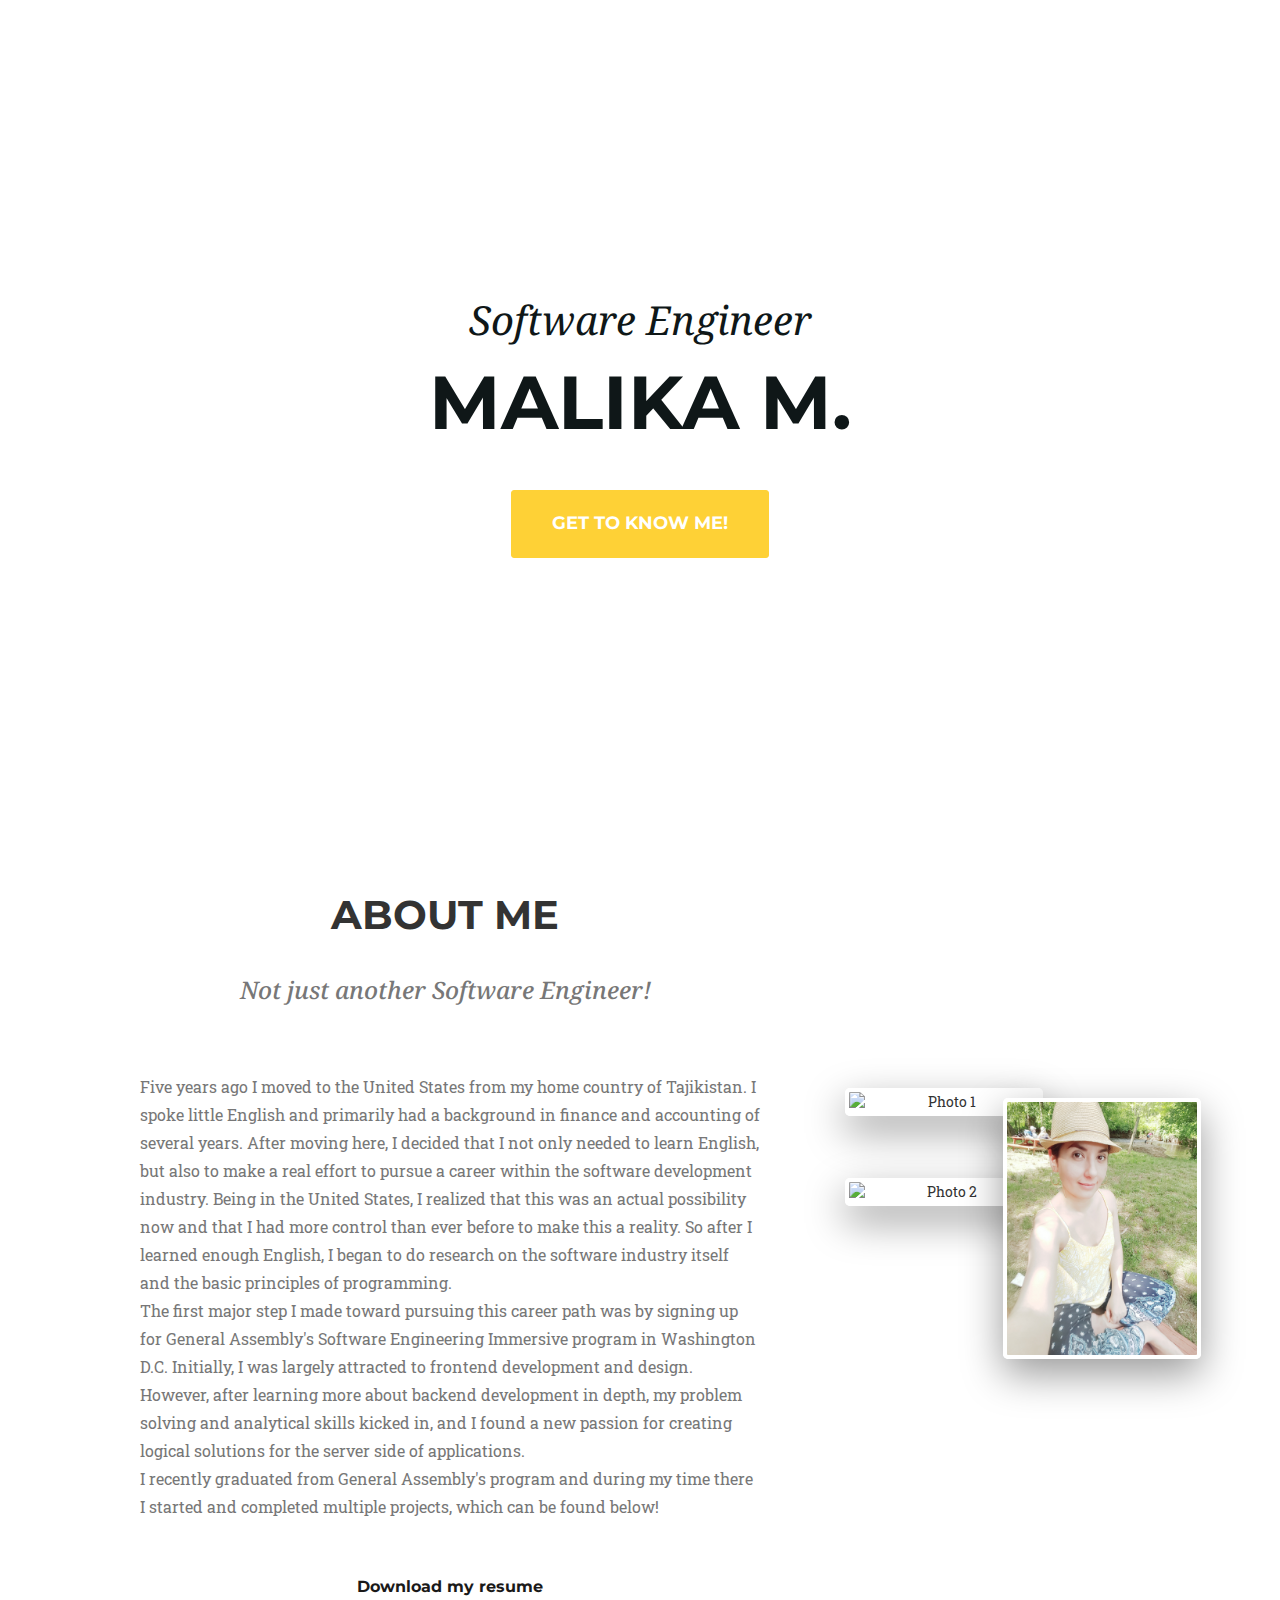
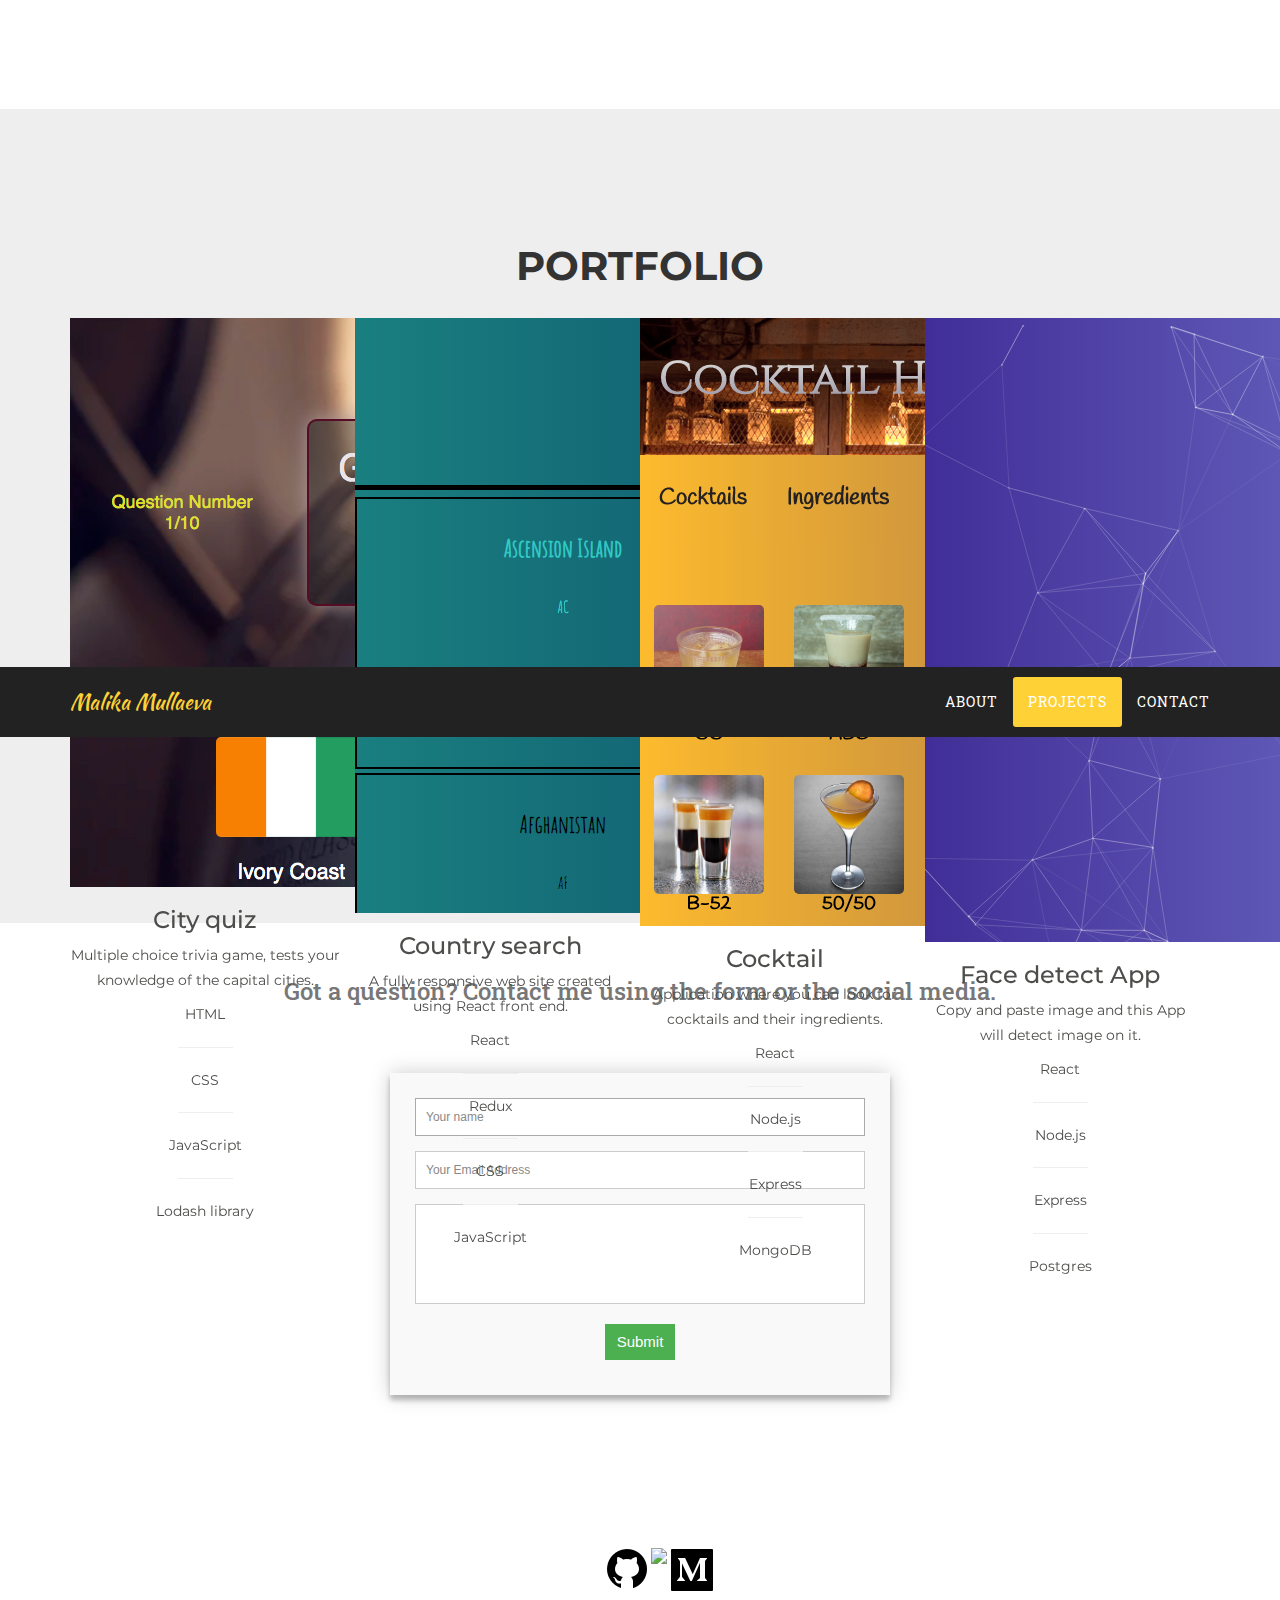
==== index.html @ 41302995 "finished contact section" ====
<!DOCTYPE html>
<html lang="en" class="lang=" en>
  <head>
    <meta charset="UTF-8" />
    <title>Portfolio</title>
    <meta charset="utf-8" />
    <meta http-equiv="X-UA-Compatible" content="IE=edge" />
    <meta name="viewport" content="width=device-width, initial-scale=1" />
    <meta name="description" content="portfolio page" />
    <!-- Custom Fonts -->
    <link href="vendor/font-awesome/css/font-awesome.min.css" rel="stylesheet" type="text/css"/>
    <link href="https://fonts.googleapis.com/css?family=Montserrat:400,700" rel="stylesheet" type="text/css"/>
    <link href="https://fonts.googleapis.com/css?family=Kaushan+Script" rel="stylesheet" type="text/css"/>
    <link href="https://fonts.googleapis.com/css?family=Droid+Serif:400,700,400italic,700italic" rel="stylesheet" type="text/css"/>
    <link href="https://fonts.googleapis.com/css?family=Roboto+Slab:400,100,300,700" rel="stylesheet" type="text/css"/>
    <link rel="stylesheet prefetch" href="https://maxcdn.bootstrapcdn.com/bootstrap/3.3.6/css/bootstrap.min.css"/>
    <link rel="stylesheet prefetch" href="https://cdn.jsdelivr.net/foundation/6.2.0/foundation.min.css"/>

    <link rel="stylesheet" href="style.css" />
  </head>
  <body id="page-top" class="index">
    <!-- Navigation -->
    <nav id="mainNav" class="navbar navbar-default navbar-custom navbar-fixed-top">
      <div class="container">
        <!-- Brand and toggle get grouped for better mobile display -->
        <div class="navbar-header page-scroll">
          <button type="button" class="navbar-toggle" data-toggle="collapse" data-target="#bs-example-navbar-collapse-1">
            <span class="sr-only">Toggle navigation</span> Menu <i class="fa fa-bars"></i>
          </button>
          <a class="navbar-brand page-scroll" href="#page-top">Malika Mullaeva</a>
        </div>

        <!-- Collect the nav links, forms, and other content for toggling -->
        <div class="collapse navbar-collapse" id="bs-example-navbar-collapse-1">
          <ul class="nav navbar-nav navbar-right">
            <li class="hidden">
              <a href="#page-top"></a>
            </li>
            <li>
              <a class="page-scroll" href="#about">About</a>
            </li>
            <li>
              <a class="page-scroll" href="#portfolio">Projects</a>
            </li>
            <li>
              <a class="page-scroll" href="#contact">Contact</a>
            </li>
          </ul>
        </div>
        <!-- /.navbar-collapse -->
      </div>
      <!-- /.container-fluid -->
    </nav>

    <!-- Header -->
    <header>
      <div class="container">
        <div class="intro-text">
          <div class="intro-lead-in">Software Engineer</div>
          <div class="intro-heading">Malika M.</div>
          <a href="#about" class="page-scroll btn btn-xl">Get to know me!</a>
        </div>
      </div>
    </header>

    <!-- About Section -->
    <section id="about">
      <div class="container">
        <div class="row">
          <div class="col-md-8 text-center">
            <h2 class="section-heading">About Me</h2>
            <h3 class="section-subheading text-muted">
              Not just another Software Engineer!
            </h3>
          </div>
        </div>

        <div class="col-md-8">
          <p class="large text-muted">
            Five years ago I moved to the United States from my home country of Tajikistan. I spoke little English and primarily had a background 
            in finance and accounting of several years. After moving here, I decided that I not only needed to learn English, but also to make a real 
            effort to pursue a career within the software development industry. Being in the United States, I realized that this was an actual possibility 
            now and that I had more control than ever before to make this a reality. So after I learned enough English, I began to do research on the software 
            industry itself and the basic principles of programming.<br>
            The first major step I made toward pursuing this career path was by signing up for General Assembly's Software Engineering Immersive program in 
            Washington D.C. Initially, I was largely attracted to frontend development and design. However, after learning more about backend development in 
            depth, my problem solving and analytical skills kicked in, and I found a new passion for creating logical solutions for the server side of applications.<br>
            I recently graduated from General Assembly's program and during my time there I started and completed multiple projects, which can be found below!
          </p>
          <div class="resume text-center">
            <a href="https://drive.google.com/file/d/1CAKh6mJ8T69pgYccXJBliOrpnwawYyze/view?usp=sharing" target="_blank" >Download my resume</a>
          </div>
        </div>

        <div class="row">
          <div class="col-md-4">
            <div class="team-member">
              <div class="composition">
                <img src="img/about-3.jpg" alt="Photo 1" class="composition__photo composition__photo--p1"/>
                <img src="img/about-2.jpg" alt="Photo 2" class="composition__photo composition__photo--p2"/>
                <img src="img/about-1.jpg" alt="Photo 3" class="composition__photo composition__photo--p3"/>
              </div>
            </div>
          </div>
        </div>
      </div>
    </section>

    <!-- Portfolio Grid Section -->
    <section id="portfolio" class="bg-light-gray">
      <div class="container">
        <div class="row">
          <div class="col-lg-12 text-center">
            <h2 class="section-heading">Portfolio</h2>
          </div>
        </div>
        <!-- PROJECT ONE -->
        <div class="projects-container">
          <div class="flip-container" ontouchstart="this.classList.toggle('hover');">
            <div class="flipper">
              <!-- <a href="https://malikadc.github.io/city-quiz/"> -->
                <div class="front">
                  <!-- front content -->
                  <img src="img.png" alt="img" />
                  <div class="project-one">
                    <h3>City quiz</h3>
                        <p>Multiple choice trivia game, tests your knowledge of the capital cities.</p>
                        <p>HTML</p>
                        <hr>
                        <p>CSS</p>
                        <hr>
                        <p>JavaScript</p>
                        <hr>
                        <p>Lodash library</p>
                  </div>
                </div>
                <div class="back one">
                  <!-- back content -->
                  <div class="button_cont" align='center'>
                  <div class="button_cont">
                    <a class="example_b" href="https://malikadc.github.io/city-qu" target="_blank" rel="nofollow noopener">View Website</a>
                  </div>
                </div>
              </a>
            </div>
            </div>
          </div>
          <!-- PROJECT TWO -->
          <div class="flip-container" ontouchstart="this.classList.toggle('hover');">
            <div class="flipper">
              <!-- <a href="https://country-search.surge.sh"> -->
                <div class="front">
                  <!-- front content -->
                  <img src="img2.png" alt="img" />
                  <div class="project-two">
                    <h3>Country search</h3>
                        <p>
                          A fully responsive web site created using React front end. 
                        </p>
                        <p>React</p>
                        <hr>
                        <p>Redux</p>
                        <hr>
                        <p>CSS</p>
                        <hr>
                        <p>JavaScript</p>
                  </div>
                </div>
                <div class="back two">
                  <!-- back content -->
                  <div class="button_cont" align="center">
                    <a class="example_b" href="https://country-search.surge.sh" target="_blank" rel="nofollow noopener">View Website</a>
                  </div>
                </div>
              </a>
            </div>
          </div>
          <!-- PROJECT THREE -->
          <div class="flip-container" ontouchstart="this.classList.toggle('hover');">
            <div class="flipper">
              <!-- <a href="http://cocktailsfront.surge.sh/"> -->
                <div class="front">
                  <!-- front content -->
                  <img src="img1.png" alt="img" />
                  <div class="project-three">
                    <h3>Cocktail</h3>
                        <p>Application where you can look for cocktails and their ingredients.</p>
                        <p>React</p>
                        <hr>
                        <p>Node.js</p>
                        <hr>
                        <p>Express</p>
                        <hr>
                        <p>MongoDB</p>
                  </div>
                </div>
                <div class="back three">
                  <!-- back content -->
                  <div class="button_cont" align="center">
                    <a class="example_b" href="http://cocktailsfront.surge.sh/" target="_blank" rel="nofollow noopener">View Website</a>
                  </div>
                </div>
              </a>
            </div>
          </div>
                    <!-- PROJECT FOUR -->
          <div class="flip-container" ontouchstart="this.classList.toggle('hover');">
            <div class="flipper">
              <!-- <a href="http://cocktailsfront.surge.sh/"> -->
                <div class="front">
                  <!-- front content -->
                  <img src="img3.png" alt="img" />
                  <div class="project-four">
                    <h3>Face detect App</h3>
                        <p>Copy and paste image and this App will detect image on it.</p>
                        <p>React</p>
                        <hr>
                        <p>Node.js</p>
                        <hr>
                        <p>Express</p>
                        <hr>
                        <p>Postgres</p>
                  </div>
                </div>
                <div class="back four">
                  <!-- back content -->
                  <div class="button_cont" align="center">
                    <a class="example_b" href="https://face-detect-clarifi.herokuapp.com/" target="_blank" rel="nofollow noopener">View Website</a>
                  </div>
                </div>
              </a>
            </div>
          </div>
        </div>
      </div>
    </section>

    <!-- Contact Section -->
    <div class="col-lg-12 text-center">
      <h3 class="section-subheading text-muted">
        Got a question? Contact me using the form or the social media.
      </h3>
    </div>
    <div class="form-container">
      <form id="contact" action="https://formsubmit.co/m.mullaeva@gmail.com" method="POST">
        <fieldset>
          <input placeholder="Your name" type="text" name="name" tabindex="1" required autofocus/>
        </fieldset>
        <fieldset>
          <input placeholder="Your Email Address" type="email" name="email" tabindex="2" required/>
        </fieldset>
        <fieldset>
          <textarea placeholder="Type your message here...." name="text" tabindex="5" required>
          </textarea>
        </fieldset>
        <fieldset>
          <button name="submit" type="submit" id="contact-submit" data-submit="...Sending">Submit</button>
        </fieldset>
      </form>
    </div>
    <footer class="footer">
      <div class="footer__navigation">
        <ul class="footer__list">

          <li class="footer__item">
            <a href="https://github.com/malikadc" class="footer__link" target="_blank"><img src="img/icons8-github-48.png"/>
            </a>
          </li>
          <li class="footer__item">
            <a href="https://linkedin.com/in/malika-mullaeva-761517145/" class="footer__link" target="_blank">
                <img src="https://cdn3.iconfinder.com/data/icons/free-social-icons/67/linkedin_circle_black-48.png"/>
            </a>
          </li>
          <li class="footer__item">
            <a href="https://medium.com/@m.mullaeva" class="footer__link" target="_blank">
              <img src="img/icons8-medium-monogram-50.png"/>
            </a>
          </li>
        </ul>
      </div>
    </footer>

    <script src="https://code.jquery.com/jquery-2.2.4.min.js"></script>
    <script src="https://maxcdn.bootstrapcdn.com/bootstrap/3.3.6/js/bootstrap.min.js"></script>
    <script src="https://cdnjs.cloudflare.com/ajax/libs/jqueryui/1.11.4/jquery-ui.min.js"></script>
    <script src="https://cdnjs.cloudflare.com/ajax/libs/ember.js/2.5.1/ember.min.js"></script>
    <script src="https://cdn.zingchart.com/zingchart.min.js"></script>
    <script src="https://cdnjs.cloudflare.com/ajax/libs/backbone.js/1.3.3/backbone-min.js"></script>
    <script src="https://cdnjs.cloudflare.com/ajax/libs/underscore.js/1.8.3/underscore-min.js"></script>
    <script src="https://cdnjs.cloudflare.com/ajax/libs/three.js/r77/three.min.js"></script>
    <script src="https://cdnjs.cloudflare.com/ajax/libs/d3/3.5.17/d3.min.js"></script>
    <script src="https://cdnjs.cloudflare.com/ajax/libs/snap.svg/0.4.1/snap.svg-min.js"></script>
    <script src="https://cdnjs.cloudflare.com/ajax/libs/modernizr/2.8.3/modernizr.min.js"></script>
    <script src="https://cdnjs.cloudflare.com/ajax/libs/polymer/0.5.6/polymer.min.js"></script>
    <script src="https://cdnjs.cloudflare.com/ajax/libs/zepto/1.1.6/zepto.min.js"></script>
    <script src="https://cdnjs.cloudflare.com/ajax/libs/handlebars.js/4.0.5/handlebars.min.js"></script>
    <script src="https://cdnjs.cloudflare.com/ajax/libs/gsap/1.19.0/TweenMax.min.js"></script>

    <script src="index.js"></script>
  </body>
</html>
---- style.css ----
body {
    overflow-x: hidden;
    font-family: "Roboto Slab", "Helvetica Neue", Helvetica, Arial, sans-serif;
    webkit-tap-highlight-color: #fed136
}
.btn-primary,
.btn-xl,
h1,
h2,
h4,
h5,
h6 {
    font-family: Montserrat, "Helvetica Neue", Helvetica, Arial, sans-serif;
    text-transform: uppercase;
    font-weight: 700
}
.text-muted {
    color: #777;
    margin: 55px;
}
.text-primary,
a {
    color: #fed136
}
p {
    font-size: 14px;
    line-height: 1.75
}
p.large {
    font-size: 16px
}
a,
a.active,
a:active,
a:focus,
a:hover {
    outline: 0
}
a.active,
a:active,
a:focus,
a:hover {
    color: #fec503
}
.img-centered {
    margin: 0 auto
}
.bg-light-gray {
    background-color: #eee
}
.bg-darkest-gray {
    background-color: #222
}
.btn-primary {
    color: #fff;
    background-color: #fed136;
    border-color: #fed136
}

.btn-primary .badge {
    color: #fed136;
    background-color: #fff
}
.btn-xl {
    color: #fff;
    background-color: #fed136;
    border-color: #fed136;
    border-radius: 3px;
    font-size: 18px;
    padding: 20px 40px
}

.btn-xl .badge {
    color: #fed136;
    background-color: #fff
}
.navbar-custom {
    background-color: #222;
    border-color: transparent
}
.navbar-custom .navbar-brand {
    color: #fed136;
    font-family: "Kaushan Script", "Helvetica Neue", Helvetica, Arial, cursive
}
.navbar-custom .navbar-brand.active,
.navbar-custom .navbar-brand:active,
.navbar-custom .navbar-brand:focus,
.navbar-custom .navbar-brand:hover {
    color: #fec503
}
.navbar-custom .nav li a,
.navbar-custom .navbar-toggle {
    /* font-family: Montserrat, "Helvetica Neue", Helvetica, Arial, sans-serif; */
    color: #fff;
    text-transform: uppercase;
    font-weight: bold;
}
.navbar-custom .navbar-collapse {
    border-color: rgba(255, 255, 255, .02)
}
.navbar-custom .navbar-toggle {
    background-color: #fed136;
    border-color: #fed136;
    font-size: 12px;
}
.navbar-custom .navbar-toggle:focus,
.navbar-custom .navbar-toggle:hover {
    background-color: #fed136
}
.navbar-custom .nav li a {
    font-weight: 400;
    letter-spacing: 1px
}
.navbar-custom .nav li a:focus,
.navbar-custom .nav li a:hover {
    color: #fed136;
    outline: 0
}
.navbar-custom .navbar-nav>.active>a {
    border-radius: 0;
    color: #fff;
    background-color: #fed136
}
.navbar-custom .navbar-nav>.active>a:focus,
.navbar-custom .navbar-nav>.active>a:hover {
    color: #fff;
    background-color: #fec503
}
@media (min-width: 768px) {
    .navbar-custom {
        background-color: transparent;
        padding: 25px 0;
        -webkit-transition: padding .3s;
        -moz-transition: padding .3s;
        transition: padding .3s;
        border: none
    }
    .navbar-custom .navbar-brand {
        font-size: 2em;
        -webkit-transition: all .3s;
        -moz-transition: all .3s;
        transition: all .3s
    }
    .navbar-custom .navbar-nav>.active>a {
        border-radius: 3px
    }
    .navbar-custom.affix {
        background-color: #222;
        padding: 10px 0
    }
    .navbar-custom.affix .navbar-brand {
        font-size: 1.5em
    }
}
header {
    background-image: url("https://images.unsplash.com/photo-1560408677-b4af8a53052e?ixlib=rb-1.2.1&auto=format&fit=crop&w=1050&q=80");
    background-repeat: no-repeat;
    background-attachment: scroll;
    background-position: center center;
    -webkit-background-size: cover;
    -moz-background-size: cover;
    background-size: cover;
    -o-background-size: cover;
    text-align: center;
    color: #fff
}
header .intro-text {
    padding-top: 100px;
    padding-bottom: 50px;
    color:  rgb(15, 23, 24);
}
header .intro-text .intro-lead-in {
    font-family: "Droid Serif", "Helvetica Neue", Helvetica, Arial, sans-serif;
    font-style: italic;
    font-size: 22px;
    line-height: 22px;
    margin-bottom: 25px
}
header .intro-text .intro-heading {
    font-family: Montserrat, "Helvetica Neue", Helvetica, Arial, sans-serif;
    text-transform: uppercase;
    font-weight: 700;
    font-size: 50px;
    line-height: 50px;
    margin-bottom: 25px;
}
@media (min-width: 768px) {
    header .intro-text {
        padding-top: 300px;
        padding-bottom: 200px
    }
    header .intro-text .intro-lead-in {
        font-family: "Droid Serif", "Helvetica Neue", Helvetica, Arial, sans-serif;
        font-style: italic;
        font-size: 40px;
        line-height: 40px;
        margin-bottom: 25px
    }
    header .intro-text .intro-heading {
        font-family: Montserrat, "Helvetica Neue", Helvetica, Arial, sans-serif;
        text-transform: uppercase;
        font-weight: 700;
        font-size: 75px;
        line-height: 75px;
        margin-bottom: 50px
    }
}
#portfolio .portfolio-item .portfolio-caption p,
section h3.section-subheading {
    font-family: "Droid Serif", "Helvetica Neue", Helvetica, Arial, sans-serif;
    font-style: italic;
    margin: 15px;
}
section {
    padding: 100px 0
}
section h2.section-heading {
    font-size: 40px;
    margin-top: 0;
    margin-bottom: 5px;
    padding: 25px;
}


@media (min-width: 768px) {
    section {
        padding: 110px 0
    }
}
.service-heading {
    margin: 15px 0;
    text-transform: none
}
#portfolio .portfolio-item {
    margin: 0 0 15px;
    right: 0
}
#portfolio .portfolio-item .portfolio-link {
    display: block;
    position: relative;
    max-width: 400px;
    margin: 0 auto
}

#portfolio .portfolio-item .portfolio-link .portfolio-hover:hover {
    opacity: 1
}
#portfolio .portfolio-item .portfolio-link .portfolio-hover .portfolio-hover-content {
    position: absolute;
    width: 100%;
    height: 20px;
    font-size: 20px;
    text-align: center;
    top: 50%;
    margin-top: -12px;
    color: #fff
}
#portfolio .portfolio-item .portfolio-link .portfolio-hover .portfolio-hover-content i {
    margin-top: -12px
}
#portfolio .portfolio-item .portfolio-link .portfolio-hover .portfolio-hover-content h3,
#portfolio .portfolio-item .portfolio-link .portfolio-hover .portfolio-hover-content h4 {
    margin: 0
}
#portfolio .portfolio-item .portfolio-caption {
    max-width: 400px;
    margin: 0 auto;
    background-color: #fff;
    text-align: center;
    padding: 25px
}
#portfolio .portfolio-item .portfolio-caption h4 {
    text-transform: none;
    margin: 0
}
#portfolio .portfolio-item .portfolio-caption p {
    font-size: 16px;
    margin: 0
}
.resume a{
    color: rgb(26, 25, 25);
    font-weight: bold;
    font-size: 16px;
    text-align: center;
    font-family: Montserrat, "Helvetica Neue", Helvetica, Arial, sans-serif;
}


#portfolio * {
    z-index: 2
}
@media (min-width: 767px) {
    #portfolio .portfolio-item {
        margin: 0 0 30px
    }
}
.timeline {
    list-style: none;
    padding: 0;
    position: relative
}
.timeline:before {
    top: 0;
    bottom: 0;
    position: absolute;
    content: "";
    width: 2px;
    background-color: #f1f1f1;
    left: 40px;
    margin-left: -1.5px
}
.timeline>li {
    margin-bottom: 50px;
    position: relative;
    min-height: 50px
}
.timeline>li:after,
.timeline>li:before {
    content: " ";
    display: table
}
.timeline>li:after {
    clear: both
}
.timeline>li .timeline-panel {
    width: 100%;
    float: right;
    padding: 0 20px 0 100px;
    position: relative;
    text-align: left
}
.timeline>li .timeline-panel:before {
    border-left-width: 0;
    border-right-width: 15px;
    left: -15px;
    right: auto
}
.timeline>li .timeline-panel:after {
    border-left-width: 0;
    border-right-width: 14px;
    left: -14px;
    right: auto
}
.timeline>li .timeline-image {
    left: 0;
    margin-left: 0;
    width: 80px;
    height: 80px;
    position: absolute;
    z-index: 100;
    background-color: #fed136;
    color: #fff;
    border-radius: 100%;
    border: 7px solid #f1f1f1;
    text-align: center
}
.timeline>li .timeline-image h4 {
    font-size: 10px;
    margin-top: 12px;
    line-height: 14px
}
.timeline>li.timeline-inverted>.timeline-panel {
    float: right;
    text-align: left;
    padding: 0 20px 0 100px
}
.timeline>li.timeline-inverted>.timeline-panel:before {
    border-left-width: 0;
    border-right-width: 15px;
    left: -15px;
    right: auto
}
.timeline>li.timeline-inverted>.timeline-panel:after {
    border-left-width: 0;
    border-right-width: 14px;
    left: -14px;
    right: auto
}
.timeline>li:last-child {
    margin-bottom: 0
}
.timeline .timeline-heading h4 {
    margin-top: 0;
    color: inherit
}
.timeline .timeline-heading h4.subheading {
    text-transform: none
}
.timeline .timeline-body>p,
.timeline .timeline-body>ul {
    margin-bottom: 0
}
@media (min-width: 768px) {
    .timeline:before {
        left: 50%
    }
    .timeline>li {
        margin-bottom: 100px;
        min-height: 100px
    }
    .timeline>li .timeline-panel {
        width: 41%;
        float: left;
        padding: 0 20px 20px 30px;
        text-align: right
    }
    .timeline>li .timeline-image {
        width: 100px;
        height: 100px;
        left: 50%;
        margin-left: -50px
    }
    .timeline>li .timeline-image h4 {
        font-size: 13px;
        margin-top: 16px;
        line-height: 18px
    }
    .timeline>li.timeline-inverted>.timeline-panel {
        float: right;
        text-align: left;
        padding: 0 30px 20px 20px
    }
}
@media (min-width: 992px) {
    .timeline>li .timeline-panel,
    .timeline>li.timeline-inverted>.timeline-panel {
        padding: 0 20px 20px
    }
    .timeline>li {
        min-height: 150px
    }
    .timeline>li .timeline-image {
        width: 150px;
        height: 150px;
        margin-left: -75px
    }
    .timeline>li .timeline-image h4 {
        font-size: 18px;
        margin-top: 30px;
        line-height: 26px
    }
}
@media (min-width: 1200px) {
    .timeline>li {
        min-height: 170px
    }
    .timeline>li .timeline-panel {
        padding: 0 20px 20px 100px
    }
    .timeline>li .timeline-image {
        width: 170px;
        height: 170px;
        margin-left: -85px
    }
    .timeline>li .timeline-image h4 {
        margin-top: 40px
    }
    .timeline>li.timeline-inverted>.timeline-panel {
        padding: 0 100px 20px 20px
    }
}
.team-member {
    text-align: center;
    margin-bottom: 50px
}
.team-member img {
    margin: 0 auto;
    border: 4px solid #fff
}
.team-member h4 {
    margin-top: 25px;
    margin-bottom: 0;
    text-transform: none
}
.team-member p {
    margin-top: 0
}
aside.clients img {
    margin: 50px auto
}

section#contact .icons-container {
    display: flex;
    justify-content: space-around;
    padding: 45px;

}


ul.social-buttons li a:active,
ul.social-buttons li a:focus,
ul.social-buttons li a:hover {
    background-color: #fed136
}
.btn.active,
.btn:active,
.btn:active:focus,
.btn:focus {
    outline: 0
}
.portfolio-modal .modal-dialog {
    margin: 0;
    height: 100%;
    width: auto
}
.portfolio-modal .modal-content {
    border-radius: 0;
    background-clip: border-box;
    -webkit-box-shadow: none;
    box-shadow: none;
    border: none;
    min-height: 100%;
    padding: 100px 0;
    text-align: center
}
.portfolio-modal .modal-content h2 {
    margin-bottom: 15px;
    font-size: 3em
}
.portfolio-modal .modal-content p {
    margin-bottom: 30px
}
.portfolio-modal .modal-content p.item-intro {
    margin: 20px 0 30px;
    font-family: "Droid Serif", "Helvetica Neue", Helvetica, Arial, sans-serif;
    font-style: italic;
    font-size: 16px
}
.portfolio-modal .modal-content ul.list-inline {
    margin-bottom: 30px;
    margin-top: 0
}
.portfolio-modal .modal-content img {
    margin-bottom: 30px
}
.portfolio-modal .close-modal {
    position: absolute;
    width: 75px;
    height: 75px;
    background-color: transparent;
    top: 25px;
    right: 25px;
    cursor: pointer
}
.portfolio-modal .close-modal:hover {
    opacity: .3
}
.portfolio-modal .close-modal .lr {
    height: 75px;
    width: 1px;
    margin-left: 35px;
    background-color: #222;
    transform: rotate(45deg);
    -ms-transform: rotate(45deg);
    -webkit-transform: rotate(45deg);
    z-index: 1051
}
.portfolio-modal .close-modal .lr .rl {
    height: 75px;
    width: 1px;
    background-color: #222;
    transform: rotate(90deg);
    -ms-transform: rotate(90deg);
    -webkit-transform: rotate(90deg);
    z-index: 1052
}
.portfolio-modal .modal-backdrop {
    opacity: 0;
    display: none
}
::-moz-selection {
    text-shadow: none;
    background: #fed136
}
::selection {
    text-shadow: none;
    background: #fed136
}
img::selection {
    background: 0 0
}
img::-moz-selection {
    background: 0 0
}

.projects-container {
    display: flex;
    justify-content: space-between;
    margin-bottom: 15px;
}
.composition {
    position: relative;
}

.composition__photo--p1 {
    left: 0;
    top: 7rem;
}
.composition__photo--p2 {
    left: 0;
    top: 16rem;
}
.composition__photo--p3 {
    left: 44%;
    top: 8rem;
}


.composition__photo {
    width: 55%;
    box-shadow: 0 1.5rem 4rem rgba(0,0,0,0.4);
    border-radius: 5px;
    position: absolute;
    z-index: 10;
    -webkit-transition: all .2s;
    transition: all .2s;
    outline-offset: 2rem;
}

.flip-container {
    perspective: 1000px;
    text-align: center;
    font-family: Montserrat, "Helvetica Neue", Helvetica, Arial, sans-serif;
    color: rgb(77, 77, 75);
    /* height: 80%; */
}
.flip-container:hover .flipper, .flip-container.hover .flipper {
    transform: rotateY(180deg);
}

.flip-container, .front, .back {
    width: 320px;
    height: 480px;
    
}

.flipper {
    transition: 0.6s;
    transform-style: preserve-3d;
    position: relative;
}

.front, .back {
    backface-visibility: hidden;
    position: absolute;
    top: 0;
    left: 0;
    width: 270px;
}

.front {
    z-index: 2;
    transform: rotateY(0deg);
    background-color: white;


}

.back {
    transform: rotateY(180deg);
    background-color: rgba(173, 169, 169, 0.3);

}

.vertical.flip-container {
    position: relative;
}

.vertical .back {
    transform: rotateX(180deg);
}

.vertical.flip-container .flipper {
    transform-origin: 100% 213.5px; 
}

.vertical.flip-container:hover .flipper {
    transform: rotateX(-180deg);
}


.example_b {
    color: #fff !important;
    text-decoration: none;
    text-align: center;
    background: #586063;
    padding: 10px;
    margin: 20px;
    border-radius: 20px;
    display: inline-block;
    border: none;
    transition: all 0.4s ease 0s;
}
.example_b:hover {
    text-shadow: 0px 0px 6px rgba(255, 255, 255, 1);
    -webkit-box-shadow: 0px 5px 40px -10px rgba(0,0,0,0.57);
    -moz-box-shadow: 0px 5px 40px -10px rgba(0,0,0,0.57);
    transition: all 0.4s ease 0s;
} 

.one {
    background: linear-gradient(to left, rgb(73, 7, 82) 0%, rgb(165, 104, 184) 100%);

}


.two {
    background: linear-gradient(to left, rgba(7,27,82,1) 0%, rgba(0,128,128,1) 100%); /* w3c */
    
}


.three{
    background: linear-gradient(90deg, #FDBB2D 0%, #3A1C71 100%);
    
}
.four{
    background: linear-gradient(90deg, #3F2B96 0%, #A8C0FF 100%);
    
}

.form-container {
    max-width: 500px;
    width: 100%;
    margin: 0 auto;
    position: relative;
}


hr {
    width: 55px;
    color: rgb(46, 41, 41);
}
#contact input[type="text"],
#contact input[type="email"],
#contact input[type="tel"],
#contact input[type="url"],
#contact textarea,
#contact button[type="submit"] {
  font: 400 12px/16px "Roboto", Helvetica, Arial, sans-serif;
}

#contact {
  background: #F9F9F9;
  padding: 25px;
  margin: 150px 0;
  box-shadow: 0 0 20px 0 rgba(0, 0, 0, 0.2), 0 5px 5px 0 rgba(0, 0, 0, 0.24);
}

#contact h3 {
  display: block;
  font-size: 30px;
  font-weight: 300;
  margin-bottom: 10px;
}

#contact h4 {
  margin: 5px 0 15px;
  display: block;
  font-size: 13px;
  font-weight: 400;
}

fieldset {
  border: medium none !important;
  margin: 0 0 10px;
  min-width: 100%;
  padding: 0;
  width: 100%;
}

#contact input[type="text"],
#contact input[type="email"],
#contact input[type="tel"],
#contact input[type="url"],
#contact textarea {
  width: 100%;
  border: 1px solid #ccc;
  background: #FFF;
  margin: 0 0 5px;
  padding: 10px;
}

#contact input[type="text"]:hover,
#contact input[type="email"]:hover,
#contact input[type="tel"]:hover,
#contact input[type="url"]:hover,
#contact textarea:hover {
  -webkit-transition: border-color 0.3s ease-in-out;
  -moz-transition: border-color 0.3s ease-in-out;
  transition: border-color 0.3s ease-in-out;
  border: 1px solid #aaa;
}

#contact textarea {
  height: 100px;
  max-width: 100%;
  resize: none;
}

#contact button[type="submit"] {
    text-align: center;
    display: block;
    cursor: pointer;
    width: 70px;
    border: none;
    background: #4CAF50;
    color: #FFF;
    margin: 0 auto;
    padding: 10px;
    font-size: 15px;
}

#contact button[type="submit"]:hover {
  background: #43A047;
  -webkit-transition: background 0.3s ease-in-out;
  -moz-transition: background 0.3s ease-in-out;
  transition: background-color 0.3s ease-in-out;
}

#contact button[type="submit"]:active {
  box-shadow: inset 0 1px 3px rgba(0, 0, 0, 0.5);
}


#contact input:focus,
#contact textarea:focus {
  outline: 0;
  border: 1px solid #aaa;
}

::-webkit-input-placeholder {
  color: #888;
}

:-moz-placeholder {
  color: #888;
}

::-moz-placeholder {
  color: #888;
}

:-ms-input-placeholder {
  color: #888;
}

.footer__list {
    list-style: none;
    display: flex;
    justify-content: center;
    margin-bottom: 15px;

}
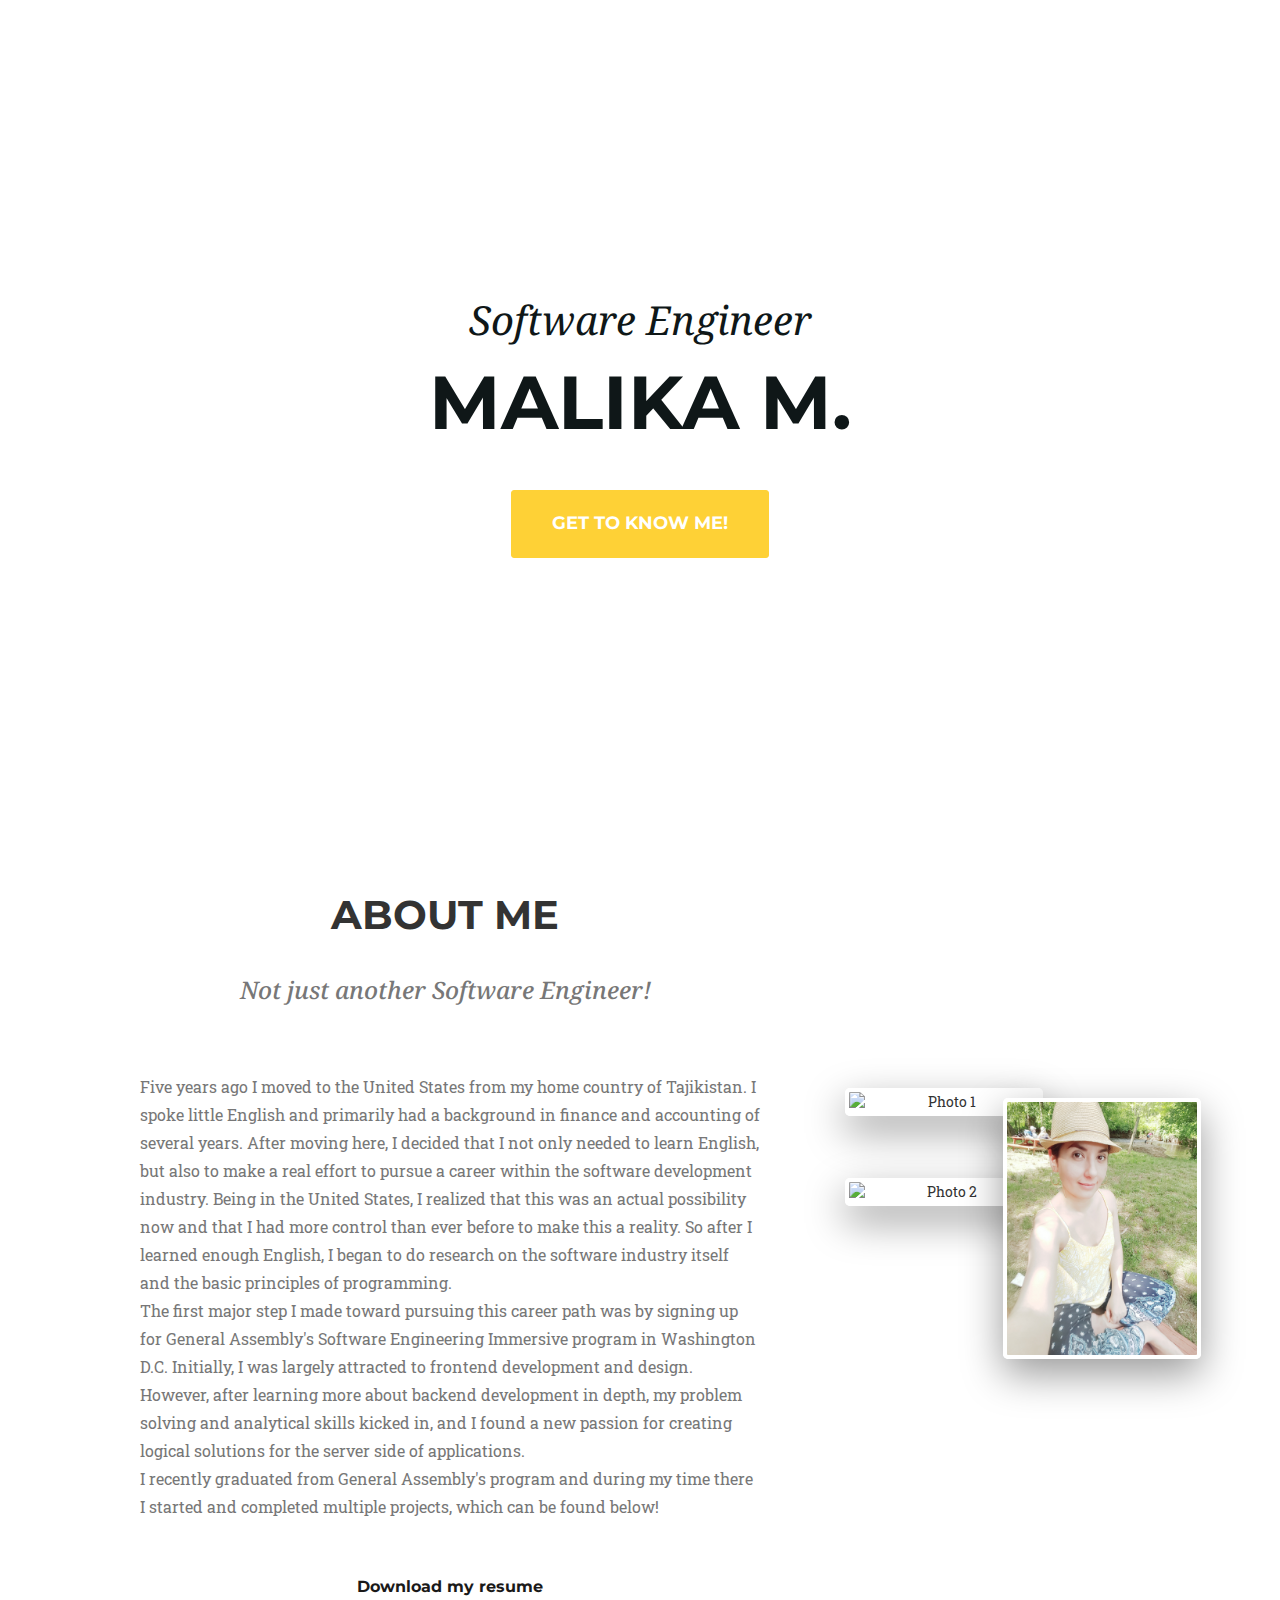
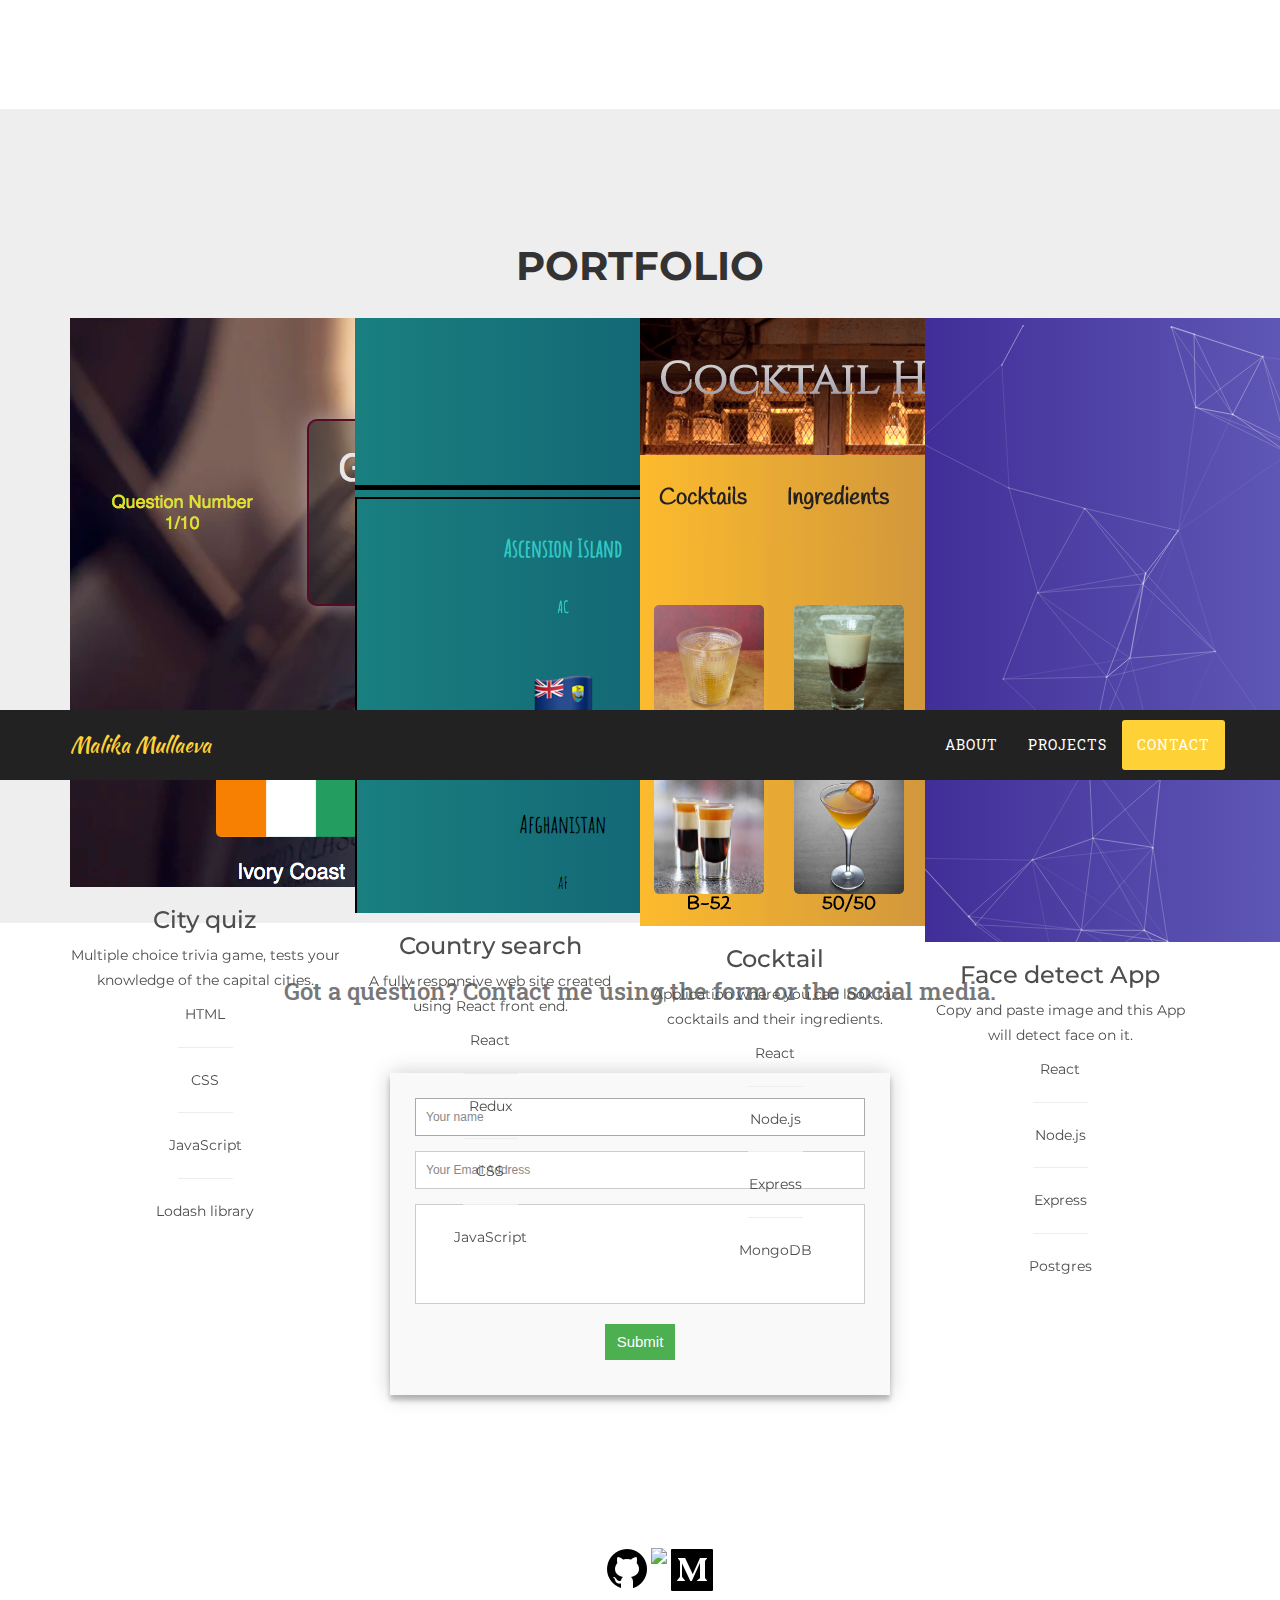
==== commit c78abf9b: "finished contact section" ====
--- a/index.html
+++ b/index.html
@@ -138,7 +138,7 @@
                   <!-- back content -->
                   <div class="button_cont" align='center'>
                   <div class="button_cont">
-                    <a class="example_b" href="https://malikadc.github.io/city-qu" target="_blank" rel="nofollow noopener">View Website</a>
+                    <a class="example_b" href="https://malikadc.github.io/city-quiz/" target="_blank" rel="nofollow noopener">View Website</a>
                   </div>
                 </div>
               </a>
@@ -212,7 +212,7 @@
                   <img src="img3.png" alt="img" />
                   <div class="project-four">
                     <h3>Face detect App</h3>
-                        <p>Copy and paste image and this App will detect image on it.</p>
+                        <p>Copy and paste image and this App will detect face on it.</p>
                         <p>React</p>
                         <hr>
                         <p>Node.js</p>
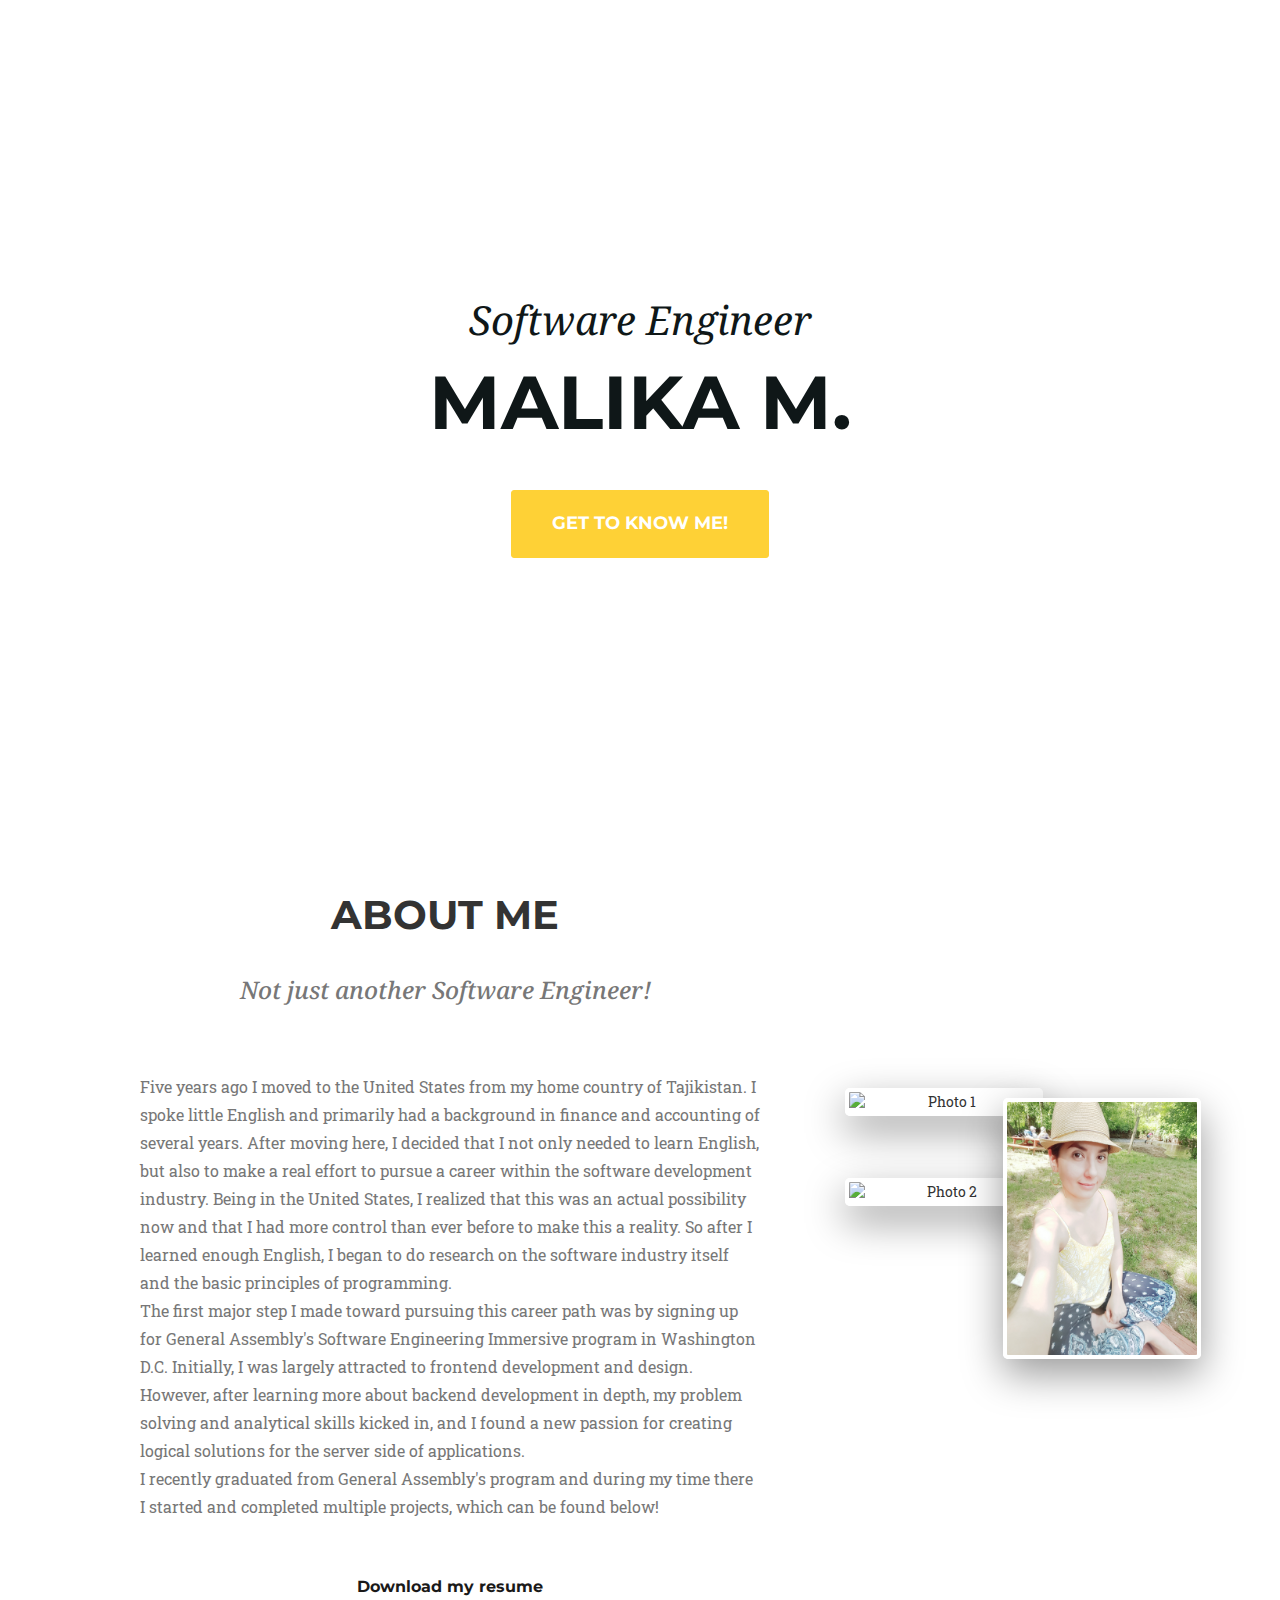
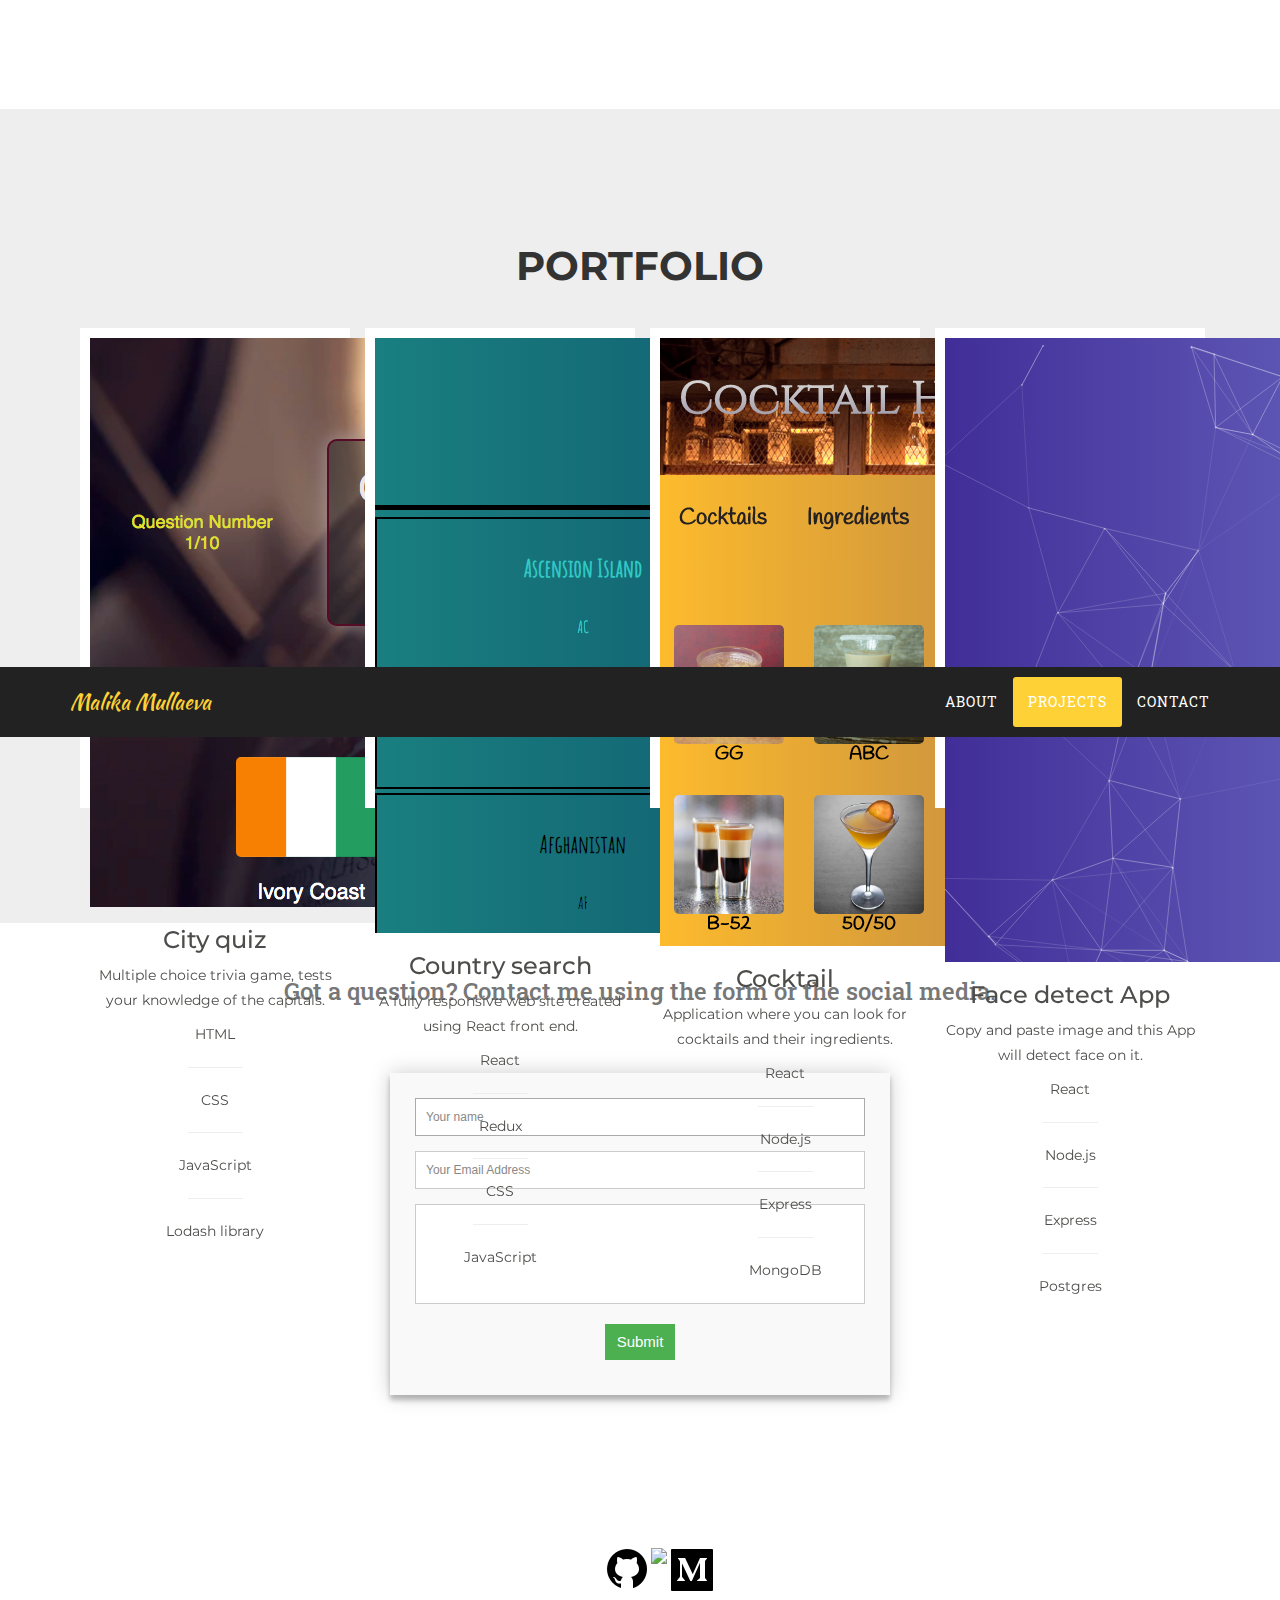
==== commit c1c51953: "finished contact section" ====
--- a/index.html
+++ b/index.html
@@ -124,7 +124,7 @@
                   <img src="img.png" alt="img" />
                   <div class="project-one">
                     <h3>City quiz</h3>
-                        <p>Multiple choice trivia game, tests your knowledge of the capital cities.</p>
+                        <p>Multiple choice trivia game, tests your knowledge of the capitals.</p>
                         <p>HTML</p>
                         <hr>
                         <p>CSS</p>
--- a/style.css
+++ b/style.css
@@ -631,6 +631,7 @@
 .flip-container, .front, .back {
     width: 320px;
     height: 480px;
+    padding: 10px;
     
 }
 
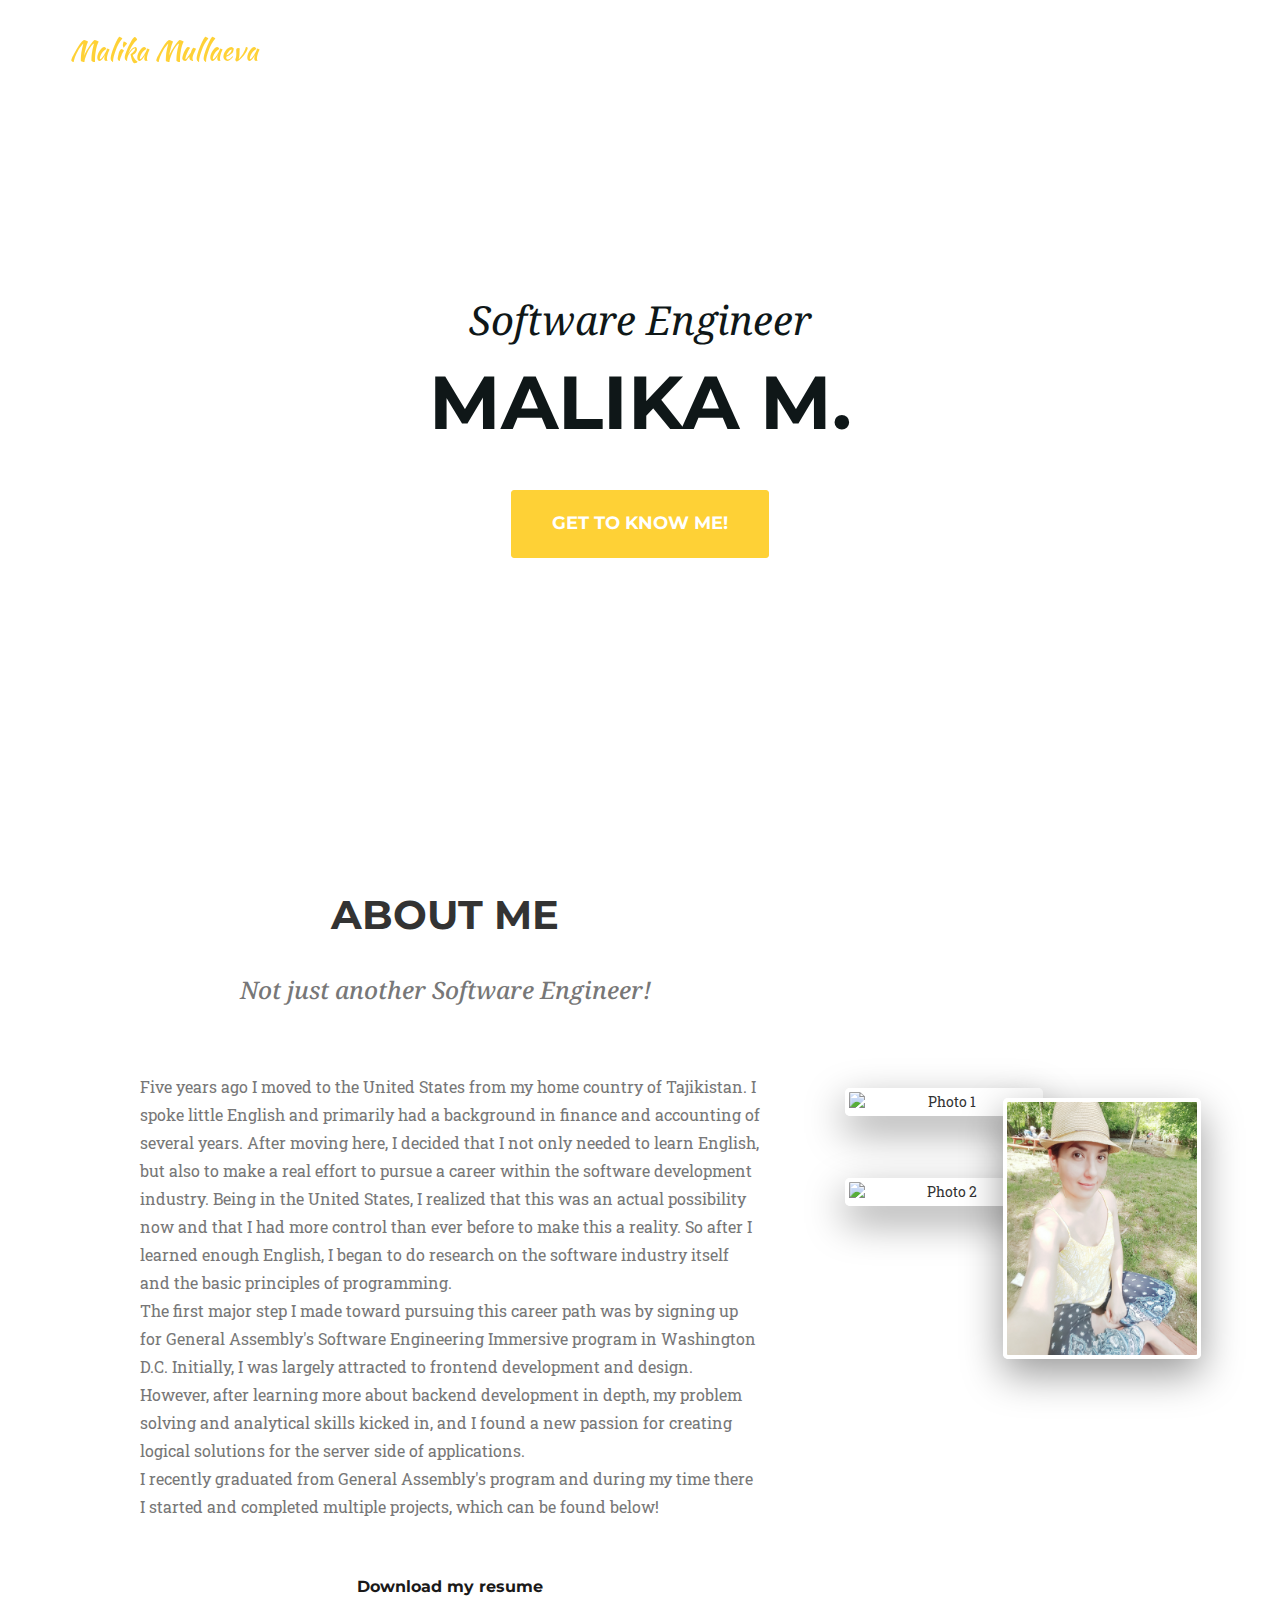
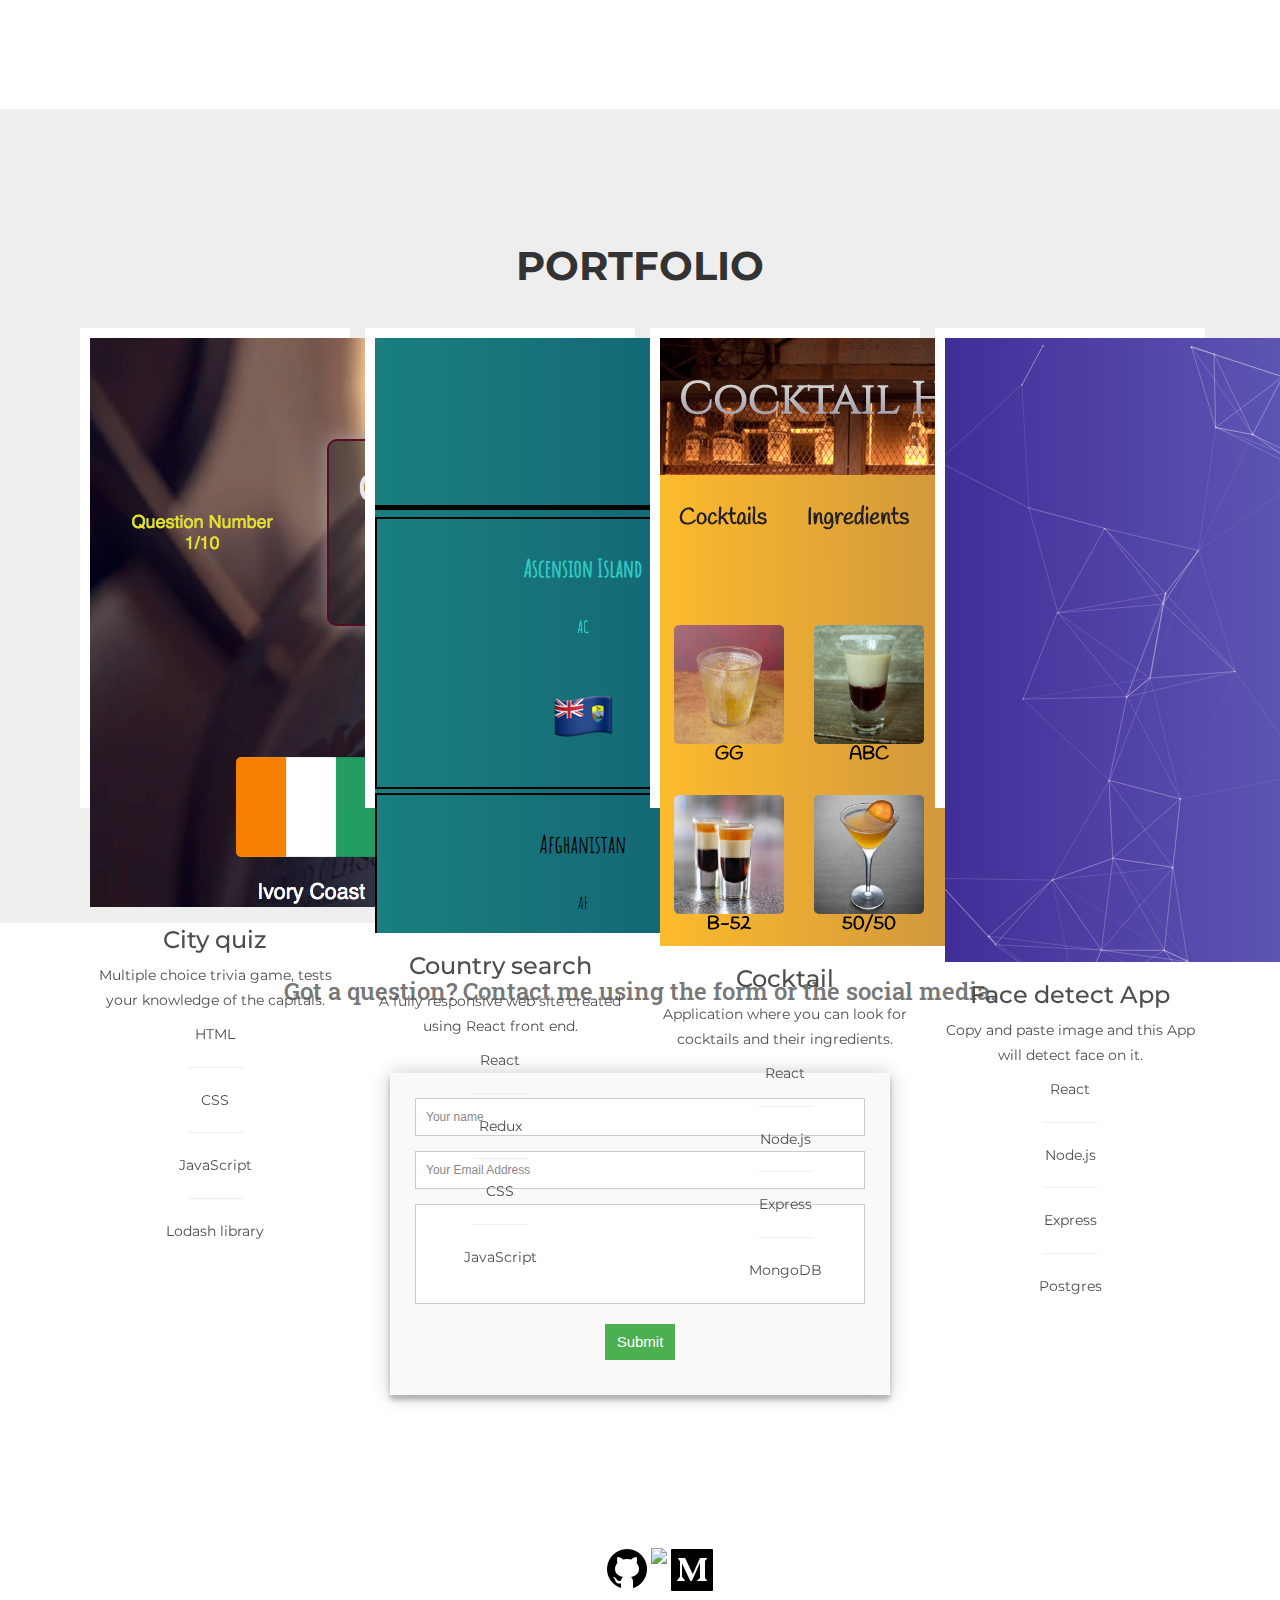
==== commit 3a4cd6ca: "working on projects section" ====
--- a/index.html
+++ b/index.html
@@ -244,7 +244,7 @@
     <div class="form-container">
       <form id="contact" action="https://formsubmit.co/m.mullaeva@gmail.com" method="POST">
         <fieldset>
-          <input placeholder="Your name" type="text" name="name" tabindex="1" required autofocus/>
+          <input placeholder="Your name" type="text" name="name" tabindex="1"/>
         </fieldset>
         <fieldset>
           <input placeholder="Your Email Address" type="email" name="email" tabindex="2" required/>
